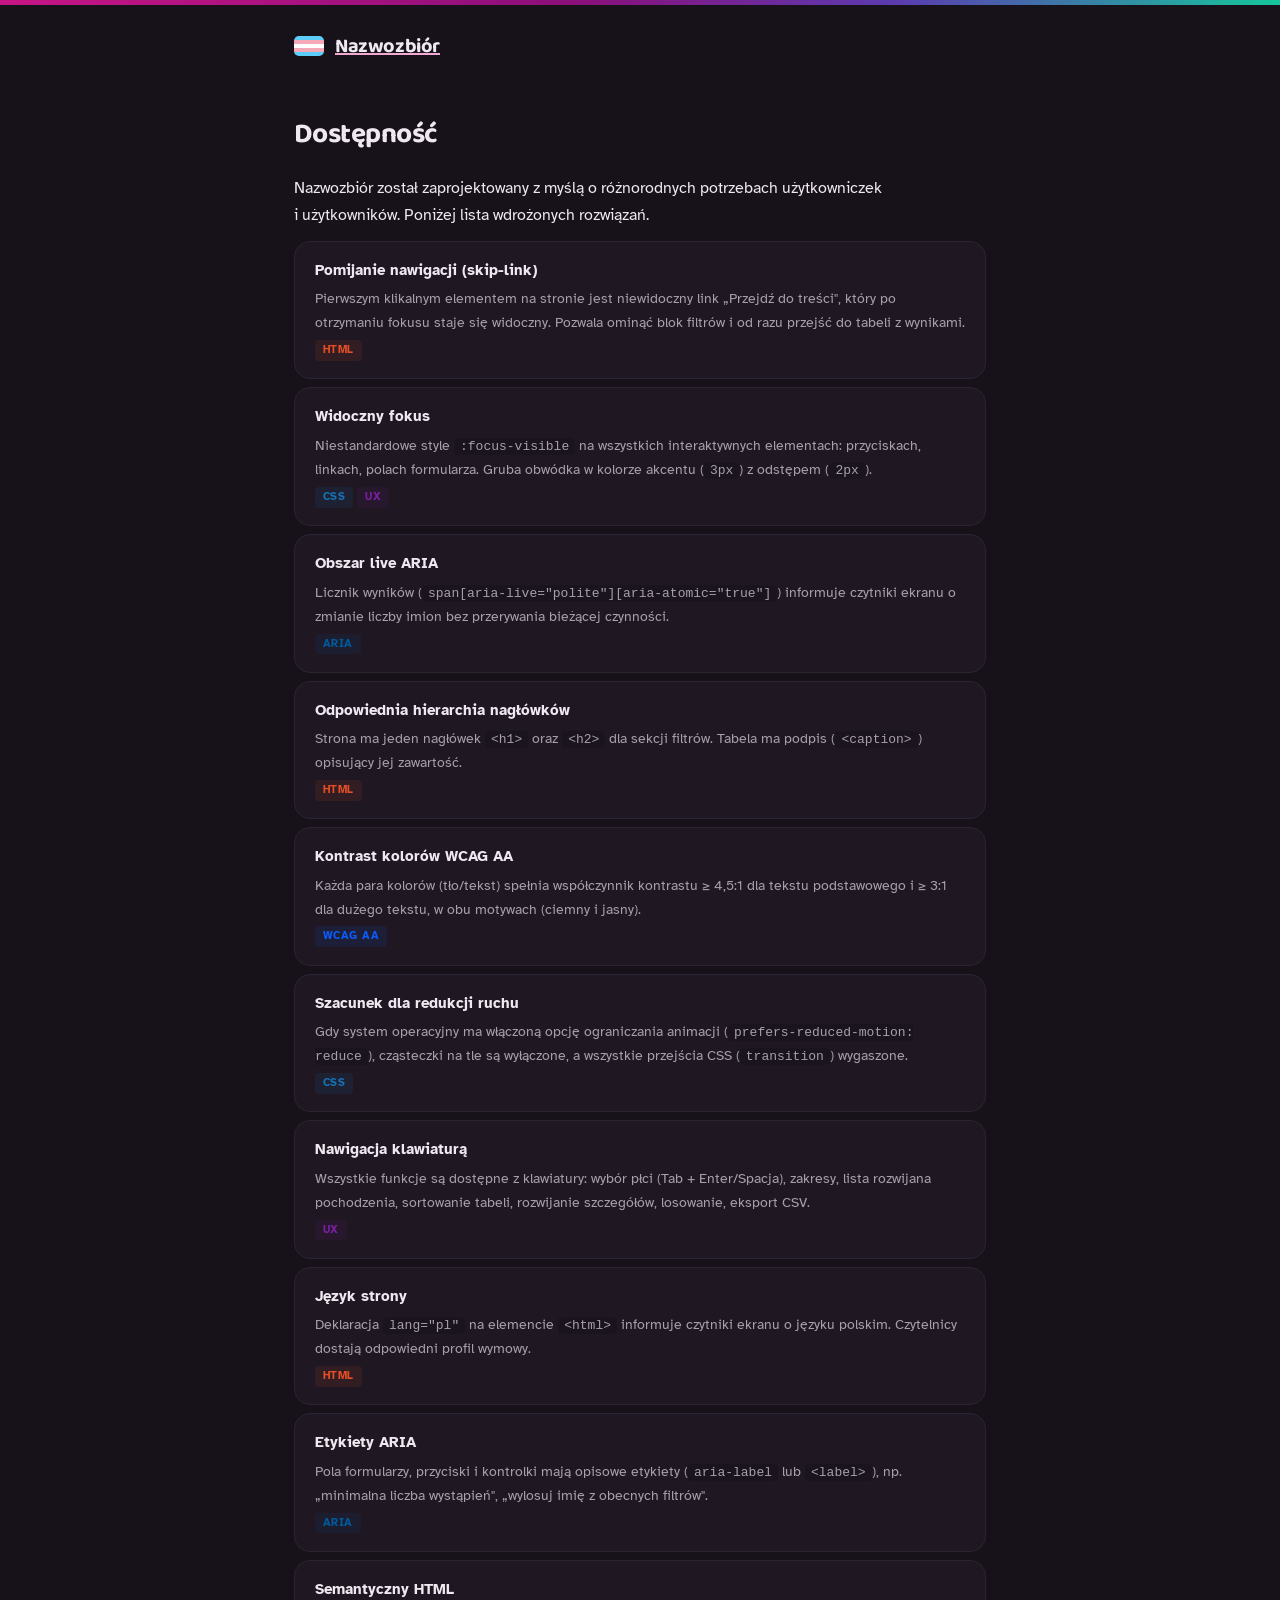
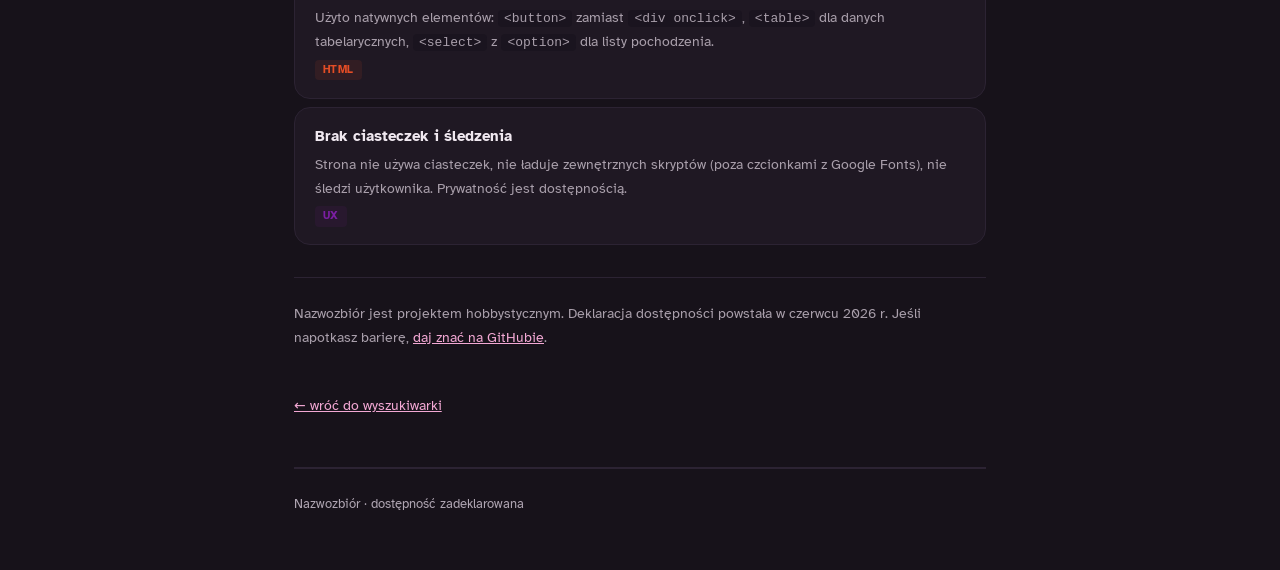
==== dostepnosc.html @ 2e10006b "dostępność, niebieskie imię, facet fix" ====
<!DOCTYPE html>
<html lang="pl" data-theme="dark">
<head>
<meta charset="utf-8">
<meta name="viewport" content="width=device-width, initial-scale=1">
<title>Dostępność · Nazwozbiór</title>
<meta name="description" content="Deklaracja dostępności serwisu Nazwozbiór.">
<meta name="referrer" content="no-referrer-when-downgrade">
<link rel="preconnect" href="https://fonts.googleapis.com">
<link rel="preconnect" href="https://fonts.gstatic.com" crossorigin>
<link href="https://fonts.googleapis.com/css2?family=Baloo+2:wght@500;600;700;800&family=Atkinson+Hyperlegible:ital,wght@0,400;0,700;1,400&display=swap" rel="stylesheet" crossorigin>
<style>
  :root{
    --magenta:#c71585; --magenta-deep:#8b0f7a; --teal:#15c79c;
    --bg:#fdf6fb; --surface:#ffffff; --surface-2:#fbf3f9;
    --ink:#241b24; --muted:#6f6470; --faint:#6a5c6b;
    --line:#f0e2ec; --line-strong:#e3cfdd;
    --row-hover:#fdf0f8; --link:#a3107a; --accent:var(--magenta);
    --radius:16px; --maxw:740px;
    --font:"Atkinson Hyperlegible",ui-sans-serif,-apple-system,"Segoe UI",Roboto,system-ui,sans-serif;
    --display:"Baloo 2","Atkinson Hyperlegible",system-ui,sans-serif;
  }
  @media (prefers-color-scheme:dark){:root:not([data-theme="light"]){
    --bg:#17121a; --surface:#1f1823; --surface-2:#1a141f;
    --ink:#f0e8f0; --muted:#a99fab; --faint:#afa5b2;
    --line:#2c2333; --line-strong:#3a2f44;
    --row-hover:#251c2d; --link:#f3a8d4; --accent:#e64aa6;
  }}
  :root[data-theme="dark"]{
    --bg:#17121a; --surface:#1f1823; --surface-2:#1a141f;
    --ink:#f0e8f0; --muted:#a99fab; --faint:#afa5b2;
    --line:#2c2333; --line-strong:#3a2f44;
    --row-hover:#251c2d; --link:#f3a8d4; --accent:#e64aa6;
  }
  *{box-sizing:border-box}
  html,body{margin:0;padding:0}
  body{font-family:var(--font);color:var(--ink);background:var(--bg);line-height:1.7;
    -webkit-font-smoothing:antialiased;transition:background .3s,color .3s}
  @media (prefers-reduced-motion:reduce){body{transition:none}}
  a{color:var(--link)} a:hover{text-decoration:underline;text-underline-offset:2px}
  :focus-visible{outline:3px solid var(--accent);outline-offset:2px;border-radius:4px}
  .brandbar{height:5px;background:linear-gradient(90deg,var(--magenta),var(--magenta-deep) 45%,#5b3bb0 70%,var(--teal))}
  .wrap{max-width:var(--maxw);margin:0 auto;padding:0 24px}
  .top{display:flex;align-items:center;justify-content:space-between;padding:24px 0 0}
  .brand{display:flex;align-items:center;gap:11px}
  .flag{width:30px;height:20px;border-radius:5px;overflow:hidden;display:flex;flex-direction:column;
    box-shadow:0 0 0 1px var(--line-strong) inset}
  .flag i{flex:1}
  .flag i:nth-child(1){background:#5bcefa} .flag i:nth-child(2){background:#f5a9b8}
  .flag i:nth-child(3){background:#fff} .flag i:nth-child(4){background:#f5a9b8} .flag i:nth-child(5){background:#5bcefa}
  .brand-name{font-family:var(--display);font-weight:700;font-size:20px;color:var(--ink);
    text-decoration:none;letter-spacing:-.02em}
  .brand-name:hover{text-decoration:none}
  h1{font-family:var(--display);font-weight:700;font-size:28px;margin:48px 0 16px;letter-spacing:-.02em}
  h2{font-family:var(--display);font-weight:600;font-size:20px;margin:36px 0 8px;color:var(--accent)}
  p{margin:0 0 12px}
  ul{margin:0 0 20px;padding:0 0 0 20px}
  li{margin-bottom:6px}
  code{font-size:13px;background:var(--surface-2);padding:1px 6px;border-radius:4px}
  .features{list-style:none;padding:0;display:grid;gap:0}
  .features li{background:var(--surface);border:1px solid var(--line);border-radius:var(--radius);padding:16px 20px;
    margin-bottom:8px}
  .features li strong{display:block;font-size:15px;margin-bottom:4px}
  .features li p{margin:0;font-size:14px;color:var(--muted)}
  .features li .tag{display:inline-block;font-size:11px;font-weight:700;text-transform:uppercase;letter-spacing:.04em;
    padding:1px 8px;border-radius:4px;margin-top:4px}
  .tag-html{background:#e44d2618;color:#e44d26}
  .tag-wcag{background:#0b5cff18;color:#0b5cff}
  .tag-css{background:#1572b618;color:#1572b6}
  .tag-aria{background:#005a9c18;color:#005a9c}
  .tag-ux{background:#7b1fa218;color:#7b1fa2}
  .back{display:inline-flex;align-items:center;gap:6px;margin-top:32px;font-size:14px}
  .back:hover{text-decoration:underline}
  footer{margin:48px 0 58px;padding-top:24px;border-top:2px solid var(--line);
    color:var(--faint);font-size:13px}
  hr{border:none;border-top:1px solid var(--line);margin:24px 0}
</style>
</head>
<body>
<div class="brandbar"></div>
<div class="wrap">
  <div class="top">
    <a class="brand" href="index.html" aria-label="Nazwozbiór — strona główna">
      <span class="flag" aria-hidden="true"><i></i><i></i><i></i><i></i><i></i></span>
      <span class="brand-name">Nazwozbiór</span>
    </a>
  </div>

  <h1>Dostępność</h1>
  <p>Nazwozbiór został zaprojektowany z myślą o&nbsp;różnorodnych potrzebach użytkowniczek i&nbsp;użytkowników. Poniżej lista wdrożonych rozwiązań.</p>

  <ul class="features">
    <li>
      <strong>Pomijanie nawigacji (skip-link)</strong>
      <p>Pierwszym klikalnym elementem na stronie jest niewidoczny link „Przejdź do treści", który po otrzymaniu fokusu staje się widoczny. Pozwala ominąć blok filtrów i od razu przejść do tabeli z wynikami.</p>
      <span class="tag tag-html">HTML</span>
    </li>
    <li>
      <strong>Widoczny fokus</strong>
      <p>Niestandardowe style <code>:focus-visible</code> na wszystkich interaktywnych elementach: przyciskach, linkach, polach formularza. Gruba obwódka w kolorze akcentu (<code>3px</code>) z odstępem (<code>2px</code>).</p>
      <span class="tag tag-css">CSS</span> <span class="tag tag-ux">UX</span>
    </li>
    <li>
      <strong>Obszar live ARIA</strong>
      <p>Licznik wyników (<code>span[aria-live="polite"][aria-atomic="true"]</code>) informuje czytniki ekranu o zmianie liczby imion bez przerywania bieżącej czynności.</p>
      <span class="tag tag-aria">ARIA</span>
    </li>
    <li>
      <strong>Odpowiednia hierarchia nagłówków</strong>
      <p>Strona ma jeden nagłówek <code>&lt;h1&gt;</code> oraz <code>&lt;h2&gt;</code> dla sekcji filtrów. Tabela ma podpis (<code>&lt;caption&gt;</code>) opisujący jej zawartość.</p>
      <span class="tag tag-html">HTML</span>
    </li>
    <li>
      <strong>Kontrast kolorów WCAG AA</strong>
      <p>Każda para kolorów (tło/tekst) spełnia współczynnik kontrastu ≥&nbsp;4,5:1 dla tekstu podstawowego i ≥&nbsp;3:1 dla dużego tekstu, w&nbsp;obu motywach (ciemny i&nbsp;jasny).</p>
      <span class="tag tag-wcag">WCAG AA</span>
    </li>
    <li>
      <strong>Szacunek dla redukcji ruchu</strong>
      <p>Gdy system operacyjny ma włączoną opcję ograniczania animacji (<code>prefers-reduced-motion: reduce</code>), cząsteczki na tle są wyłączone, a&nbsp;wszystkie przejścia CSS (<code>transition</code>) wygaszone.</p>
      <span class="tag tag-css">CSS</span>
    </li>
    <li>
      <strong>Nawigacja klawiaturą</strong>
      <p>Wszystkie funkcje są dostępne z klawiatury: wybór płci (Tab + Enter/Spacja), zakresy, lista rozwijana pochodzenia, sortowanie tabeli, rozwijanie szczegółów, losowanie, eksport CSV.</p>
      <span class="tag tag-ux">UX</span>
    </li>
    <li>
      <strong>Język strony</strong>
      <p>Deklaracja <code>lang="pl"</code> na elemencie <code>&lt;html&gt;</code> informuje czytniki ekranu o języku polskim. Czytelnicy dostają odpowiedni profil wymowy.</p>
      <span class="tag tag-html">HTML</span>
    </li>
    <li>
      <strong>Etykiety ARIA</strong>
      <p>Pola formularzy, przyciski i kontrolki mają opisowe etykiety (<code>aria-label</code> lub <code>&lt;label&gt;</code>), np. „minimalna liczba wystąpień", „wylosuj imię z obecnych filtrów".</p>
      <span class="tag tag-aria">ARIA</span>
    </li>
    <li>
      <strong>Semantyczny HTML</strong>
      <p>Użyto natywnych elementów: <code>&lt;button&gt;</code> zamiast <code>&lt;div onclick&gt;</code>, <code>&lt;table&gt;</code> dla danych tabelarycznych, <code>&lt;select&gt;</code> z <code>&lt;option&gt;</code> dla listy pochodzenia.</p>
      <span class="tag tag-html">HTML</span>
    </li>
    <li>
      <strong>Brak ciasteczek i śledzenia</strong>
      <p>Strona nie używa ciasteczek, nie ładuje zewnętrznych skryptów (poza czcionkami z Google Fonts), nie śledzi użytkownika. Prywatność jest dostępnością.</p>
      <span class="tag tag-ux">UX</span>
    </li>
  </ul>

  <hr>
  <p style="font-size:14px;color:var(--muted)">Nazwozbiór jest projektem hobbystycznym. Deklaracja dostępności powstała w czerwcu 2026&nbsp;r. Jeśli napotkasz barierę, <a href="https://github.com/barankiewicz/wymysl-imie-trans/issues">daj znać na GitHubie</a>.</p>

  <a href="index.html" class="back">← wróć do wyszukiwarki</a>

  <footer>
    <span>Nazwozbiór · dostępność zadeklarowana</span>
  </footer>
</div>
</body>
</html>
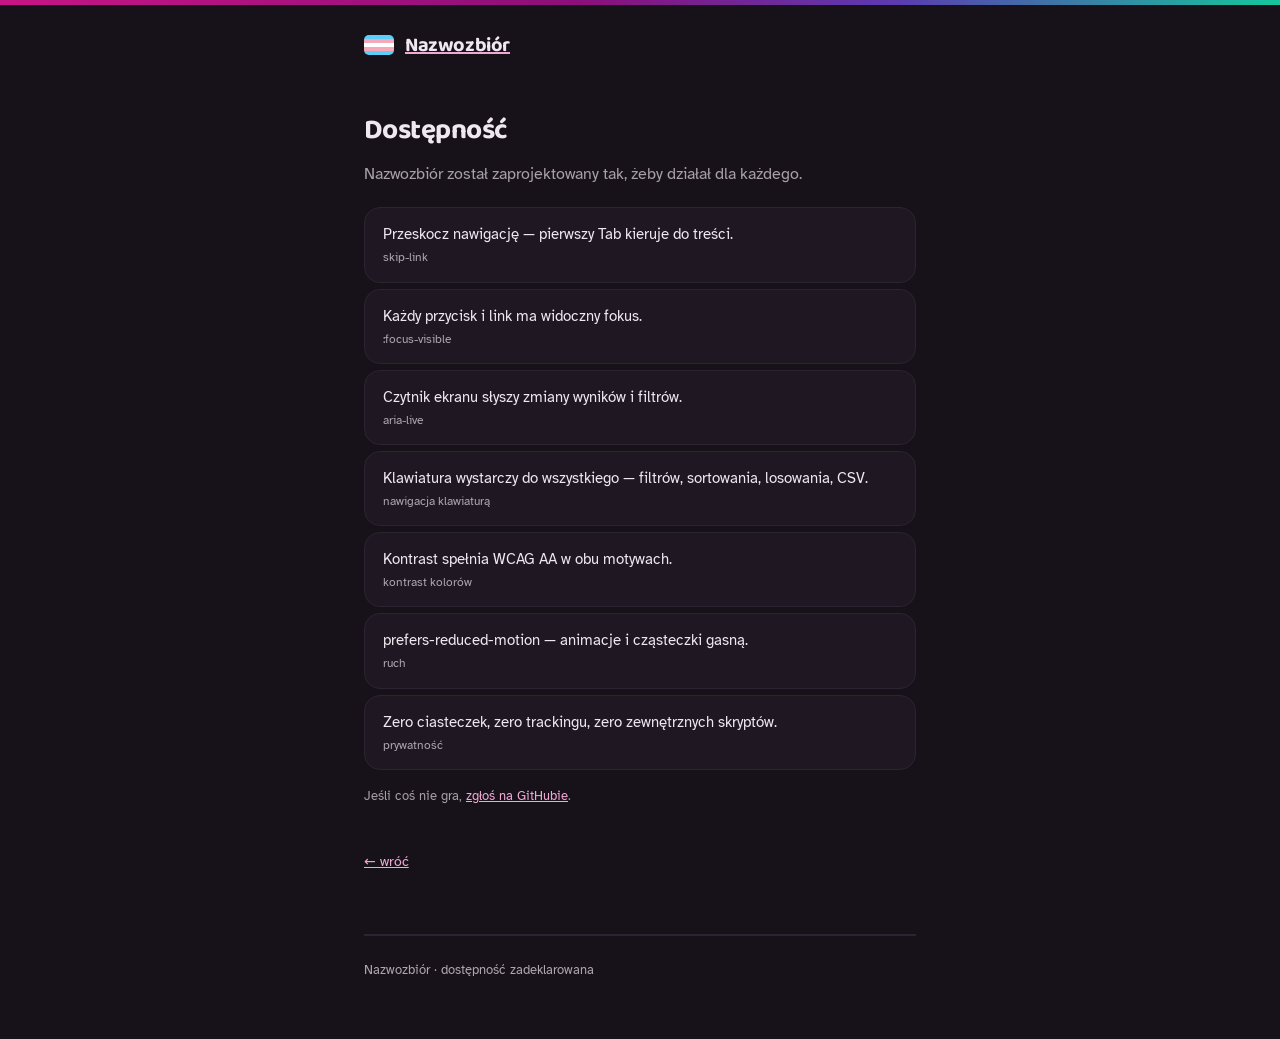
==== commit c37f3a28: "krótsza strona dostępności" ====
--- a/dostepnosc.html
+++ b/dostepnosc.html
@@ -16,7 +16,7 @@
     --ink:#241b24; --muted:#6f6470; --faint:#6a5c6b;
     --line:#f0e2ec; --line-strong:#e3cfdd;
     --row-hover:#fdf0f8; --link:#a3107a; --accent:var(--magenta);
-    --radius:16px; --maxw:740px;
+    --radius:16px; --maxw:600px;
     --font:"Atkinson Hyperlegible",ui-sans-serif,-apple-system,"Segoe UI",Roboto,system-ui,sans-serif;
     --display:"Baloo 2","Atkinson Hyperlegible",system-ui,sans-serif;
   }
@@ -34,7 +34,7 @@
   }
   *{box-sizing:border-box}
   html,body{margin:0;padding:0}
-  body{font-family:var(--font);color:var(--ink);background:var(--bg);line-height:1.7;
+  body{font-family:var(--font);color:var(--ink);background:var(--bg);line-height:1.6;
     -webkit-font-smoothing:antialiased;transition:background .3s,color .3s}
   @media (prefers-reduced-motion:reduce){body{transition:none}}
   a{color:var(--link)} a:hover{text-decoration:underline;text-underline-offset:2px}
@@ -51,29 +51,15 @@
   .brand-name{font-family:var(--display);font-weight:700;font-size:20px;color:var(--ink);
     text-decoration:none;letter-spacing:-.02em}
   .brand-name:hover{text-decoration:none}
-  h1{font-family:var(--display);font-weight:700;font-size:28px;margin:48px 0 16px;letter-spacing:-.02em}
-  h2{font-family:var(--display);font-weight:600;font-size:20px;margin:36px 0 8px;color:var(--accent)}
-  p{margin:0 0 12px}
-  ul{margin:0 0 20px;padding:0 0 0 20px}
-  li{margin-bottom:6px}
-  code{font-size:13px;background:var(--surface-2);padding:1px 6px;border-radius:4px}
-  .features{list-style:none;padding:0;display:grid;gap:0}
-  .features li{background:var(--surface);border:1px solid var(--line);border-radius:var(--radius);padding:16px 20px;
-    margin-bottom:8px}
-  .features li strong{display:block;font-size:15px;margin-bottom:4px}
-  .features li p{margin:0;font-size:14px;color:var(--muted)}
-  .features li .tag{display:inline-block;font-size:11px;font-weight:700;text-transform:uppercase;letter-spacing:.04em;
-    padding:1px 8px;border-radius:4px;margin-top:4px}
-  .tag-html{background:#e44d2618;color:#e44d26}
-  .tag-wcag{background:#0b5cff18;color:#0b5cff}
-  .tag-css{background:#1572b618;color:#1572b6}
-  .tag-aria{background:#005a9c18;color:#005a9c}
-  .tag-ux{background:#7b1fa218;color:#7b1fa2}
-  .back{display:inline-flex;align-items:center;gap:6px;margin-top:32px;font-size:14px}
-  .back:hover{text-decoration:underline}
-  footer{margin:48px 0 58px;padding-top:24px;border-top:2px solid var(--line);
+  h1{font-family:var(--display);font-weight:700;font-size:28px;margin:48px 0 8px;letter-spacing:-.02em}
+  p{margin:0 0 20px;color:var(--muted)}
+  .list{list-style:none;padding:0;display:grid;gap:6px}
+  .list li{background:var(--surface);border:1px solid var(--line);border-radius:var(--radius);padding:14px 18px;
+    font-size:15px}
+  .list li span{display:block;color:var(--faint);font-size:12px;margin-top:2px}
+  .back{display:inline-flex;align-items:center;gap:6px;margin-top:24px;font-size:14px}
+  footer{margin:60px 0 58px;padding-top:24px;border-top:2px solid var(--line);
     color:var(--faint);font-size:13px}
-  hr{border:none;border-top:1px solid var(--line);margin:24px 0}
 </style>
 </head>
 <body>
@@ -87,70 +73,21 @@
   </div>
 
   <h1>Dostępność</h1>
-  <p>Nazwozbiór został zaprojektowany z myślą o&nbsp;różnorodnych potrzebach użytkowniczek i&nbsp;użytkowników. Poniżej lista wdrożonych rozwiązań.</p>
+  <p>Nazwozbiór został zaprojektowany tak, żeby działał dla każdego.</p>
 
-  <ul class="features">
-    <li>
-      <strong>Pomijanie nawigacji (skip-link)</strong>
-      <p>Pierwszym klikalnym elementem na stronie jest niewidoczny link „Przejdź do treści", który po otrzymaniu fokusu staje się widoczny. Pozwala ominąć blok filtrów i od razu przejść do tabeli z wynikami.</p>
-      <span class="tag tag-html">HTML</span>
-    </li>
-    <li>
-      <strong>Widoczny fokus</strong>
-      <p>Niestandardowe style <code>:focus-visible</code> na wszystkich interaktywnych elementach: przyciskach, linkach, polach formularza. Gruba obwódka w kolorze akcentu (<code>3px</code>) z odstępem (<code>2px</code>).</p>
-      <span class="tag tag-css">CSS</span> <span class="tag tag-ux">UX</span>
-    </li>
-    <li>
-      <strong>Obszar live ARIA</strong>
-      <p>Licznik wyników (<code>span[aria-live="polite"][aria-atomic="true"]</code>) informuje czytniki ekranu o zmianie liczby imion bez przerywania bieżącej czynności.</p>
-      <span class="tag tag-aria">ARIA</span>
-    </li>
-    <li>
-      <strong>Odpowiednia hierarchia nagłówków</strong>
-      <p>Strona ma jeden nagłówek <code>&lt;h1&gt;</code> oraz <code>&lt;h2&gt;</code> dla sekcji filtrów. Tabela ma podpis (<code>&lt;caption&gt;</code>) opisujący jej zawartość.</p>
-      <span class="tag tag-html">HTML</span>
-    </li>
-    <li>
-      <strong>Kontrast kolorów WCAG AA</strong>
-      <p>Każda para kolorów (tło/tekst) spełnia współczynnik kontrastu ≥&nbsp;4,5:1 dla tekstu podstawowego i ≥&nbsp;3:1 dla dużego tekstu, w&nbsp;obu motywach (ciemny i&nbsp;jasny).</p>
-      <span class="tag tag-wcag">WCAG AA</span>
-    </li>
-    <li>
-      <strong>Szacunek dla redukcji ruchu</strong>
-      <p>Gdy system operacyjny ma włączoną opcję ograniczania animacji (<code>prefers-reduced-motion: reduce</code>), cząsteczki na tle są wyłączone, a&nbsp;wszystkie przejścia CSS (<code>transition</code>) wygaszone.</p>
-      <span class="tag tag-css">CSS</span>
-    </li>
-    <li>
-      <strong>Nawigacja klawiaturą</strong>
-      <p>Wszystkie funkcje są dostępne z klawiatury: wybór płci (Tab + Enter/Spacja), zakresy, lista rozwijana pochodzenia, sortowanie tabeli, rozwijanie szczegółów, losowanie, eksport CSV.</p>
-      <span class="tag tag-ux">UX</span>
-    </li>
-    <li>
-      <strong>Język strony</strong>
-      <p>Deklaracja <code>lang="pl"</code> na elemencie <code>&lt;html&gt;</code> informuje czytniki ekranu o języku polskim. Czytelnicy dostają odpowiedni profil wymowy.</p>
-      <span class="tag tag-html">HTML</span>
-    </li>
-    <li>
-      <strong>Etykiety ARIA</strong>
-      <p>Pola formularzy, przyciski i kontrolki mają opisowe etykiety (<code>aria-label</code> lub <code>&lt;label&gt;</code>), np. „minimalna liczba wystąpień", „wylosuj imię z obecnych filtrów".</p>
-      <span class="tag tag-aria">ARIA</span>
-    </li>
-    <li>
-      <strong>Semantyczny HTML</strong>
-      <p>Użyto natywnych elementów: <code>&lt;button&gt;</code> zamiast <code>&lt;div onclick&gt;</code>, <code>&lt;table&gt;</code> dla danych tabelarycznych, <code>&lt;select&gt;</code> z <code>&lt;option&gt;</code> dla listy pochodzenia.</p>
-      <span class="tag tag-html">HTML</span>
-    </li>
-    <li>
-      <strong>Brak ciasteczek i śledzenia</strong>
-      <p>Strona nie używa ciasteczek, nie ładuje zewnętrznych skryptów (poza czcionkami z Google Fonts), nie śledzi użytkownika. Prywatność jest dostępnością.</p>
-      <span class="tag tag-ux">UX</span>
-    </li>
+  <ul class="list">
+    <li>Przeskocz nawigację — pierwszy Tab kieruje do treści.<span>skip-link</span></li>
+    <li>Każdy przycisk i link ma widoczny fokus.<span>:focus-visible</span></li>
+    <li>Czytnik ekranu słyszy zmiany wyników i filtrów.<span>aria-live</span></li>
+    <li>Klawiatura wystarczy do wszystkiego — filtrów, sortowania, losowania, CSV.<span>nawigacja klawiaturą</span></li>
+    <li>Kontrast spełnia WCAG AA w obu motywach.<span>kontrast kolorów</span></li>
+    <li>prefers-reduced-motion — animacje i cząsteczki gasną.<span>ruch</span></li>
+    <li>Zero ciasteczek, zero trackingu, zero zewnętrznych skryptów.<span>prywatność</span></li>
   </ul>
 
-  <hr>
-  <p style="font-size:14px;color:var(--muted)">Nazwozbiór jest projektem hobbystycznym. Deklaracja dostępności powstała w czerwcu 2026&nbsp;r. Jeśli napotkasz barierę, <a href="https://github.com/barankiewicz/wymysl-imie-trans/issues">daj znać na GitHubie</a>.</p>
+  <p style="font-size:13px">Jeśli coś nie gra, <a href="https://github.com/barankiewicz/wymysl-imie-trans/issues">zgłoś na GitHubie</a>.</p>
 
-  <a href="index.html" class="back">← wróć do wyszukiwarki</a>
+  <a href="index.html" class="back">← wróć</a>
 
   <footer>
     <span>Nazwozbiór · dostępność zadeklarowana</span>
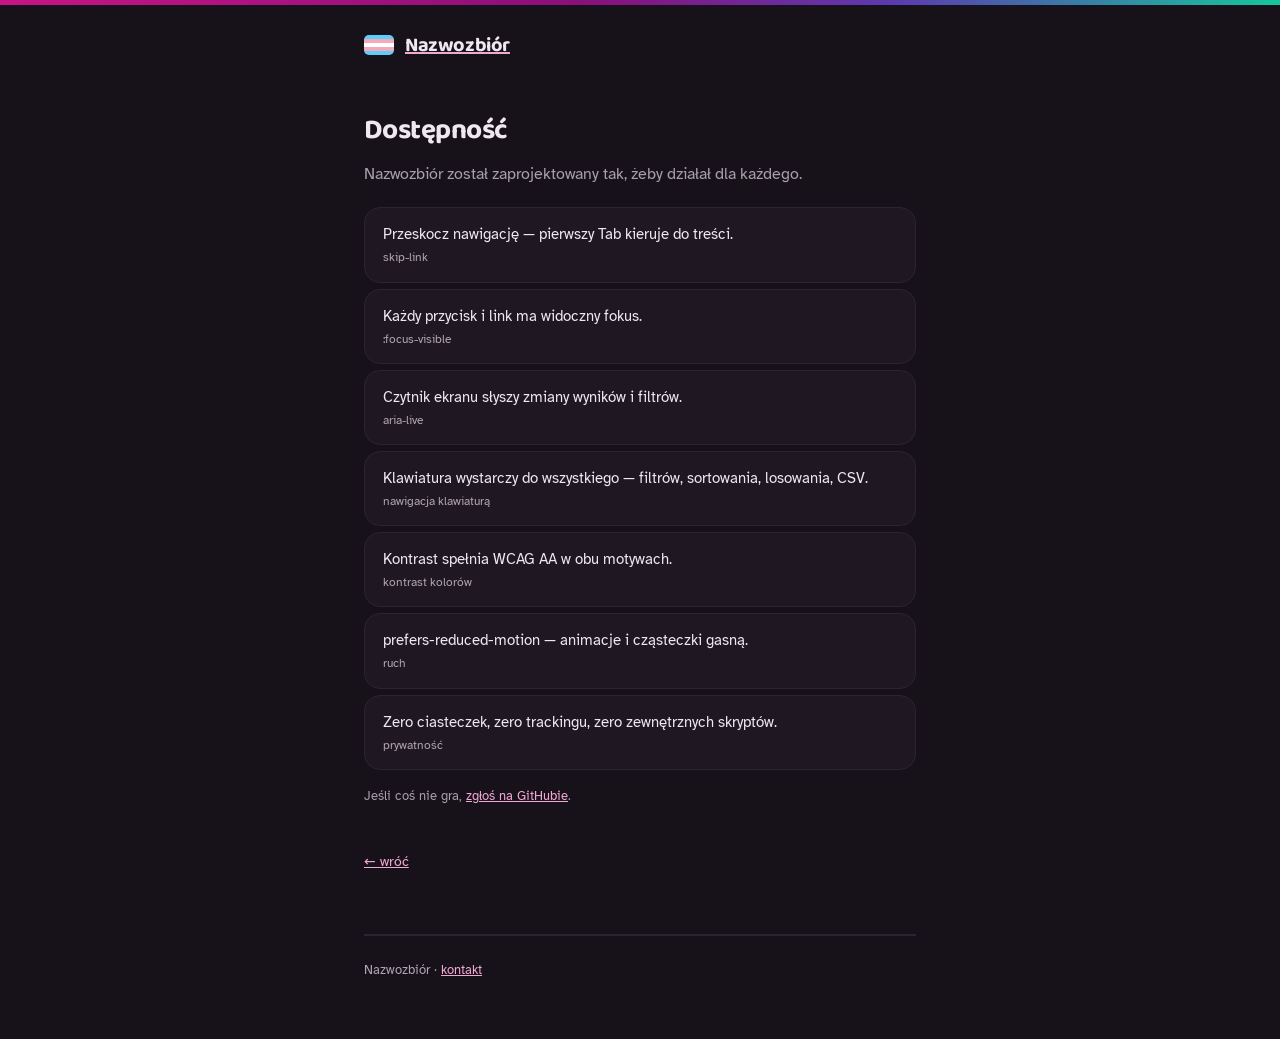
==== commit 1cfdcc95: "GoatCounter (alcia1337) + CSP + sw.js v4 + kontakt.html + odświeżone dane" ====
--- a/dostepnosc.html
+++ b/dostepnosc.html
@@ -90,8 +90,9 @@
   <a href="index.html" class="back">← wróć</a>
 
   <footer>
-    <span>Nazwozbiór · dostępność zadeklarowana</span>
-  </footer>
+    <span>Nazwozbiór · <a href="kontakt.html">kontakt</a></span>
+    </footer>
 </div>
+<script data-goatcounter="https://alcia1337.goatcounter.com/count" src="count.js"></script>
 </body>
 </html>
